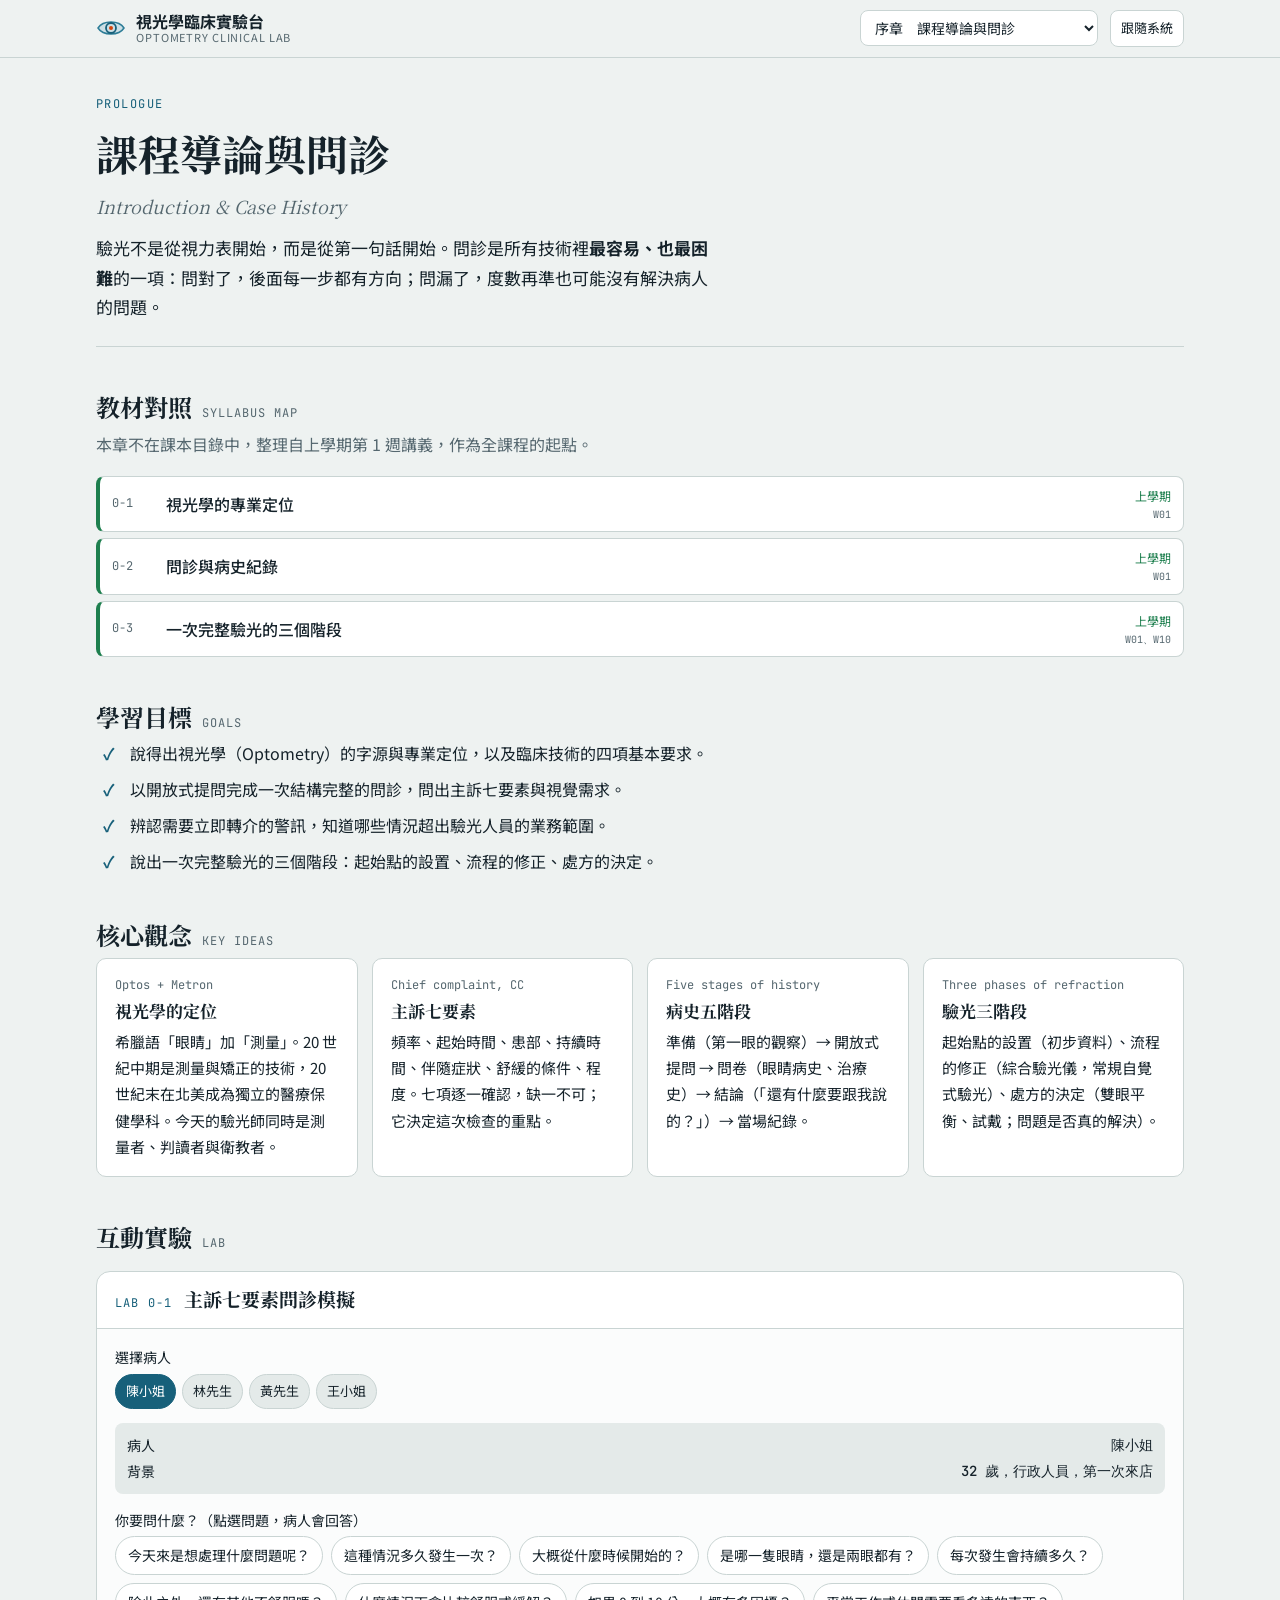
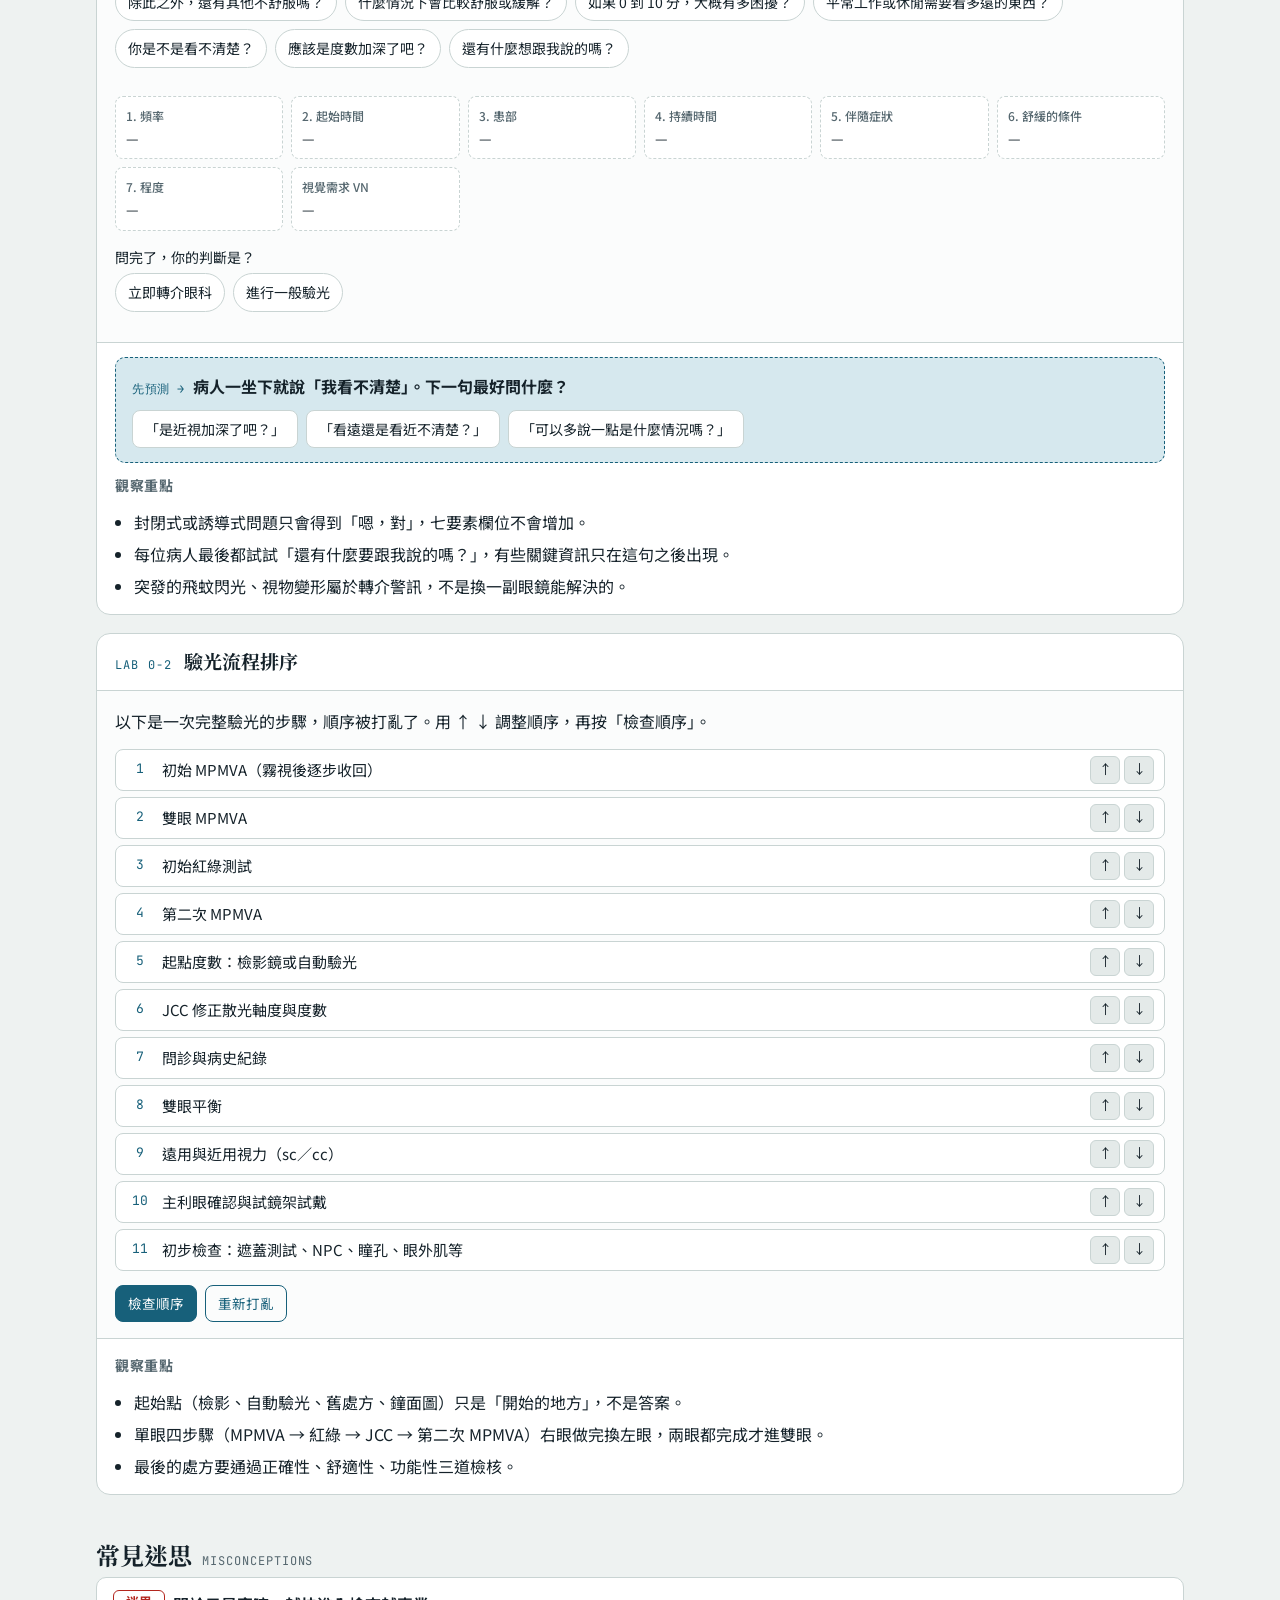
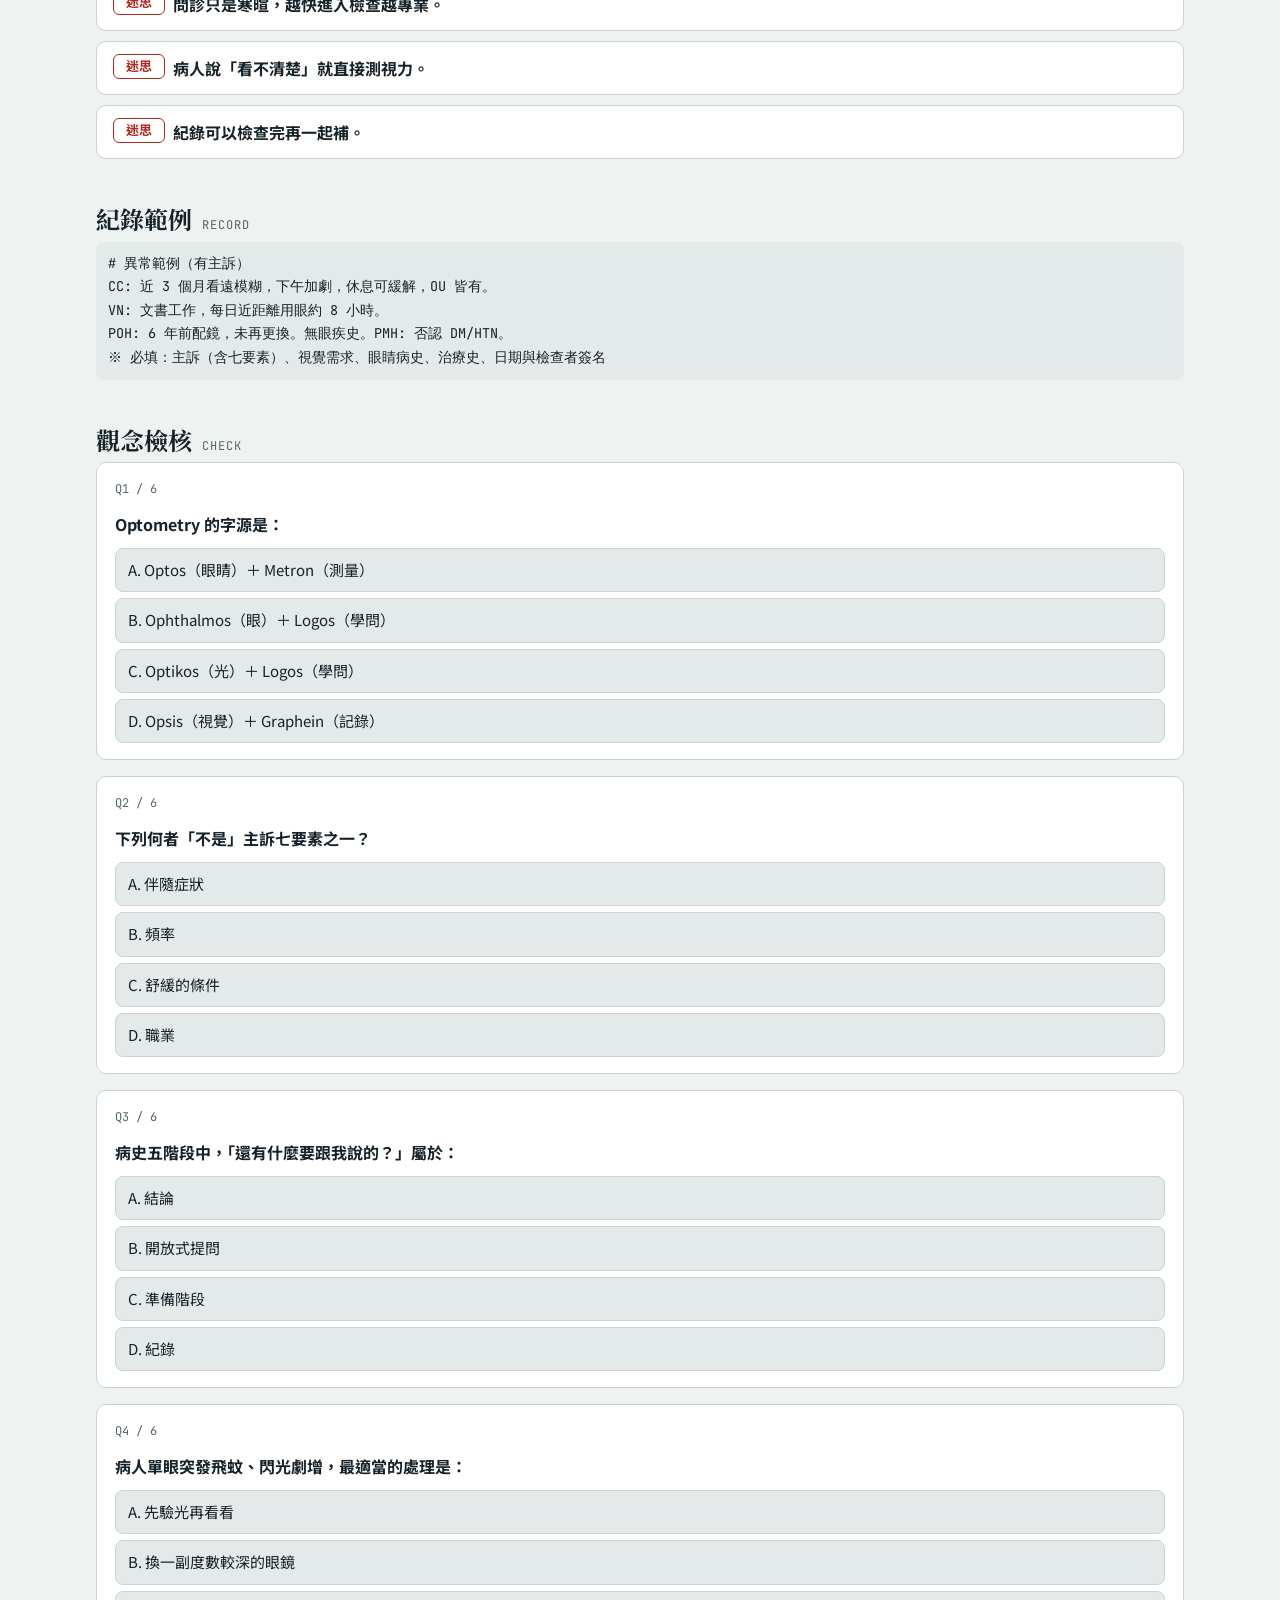
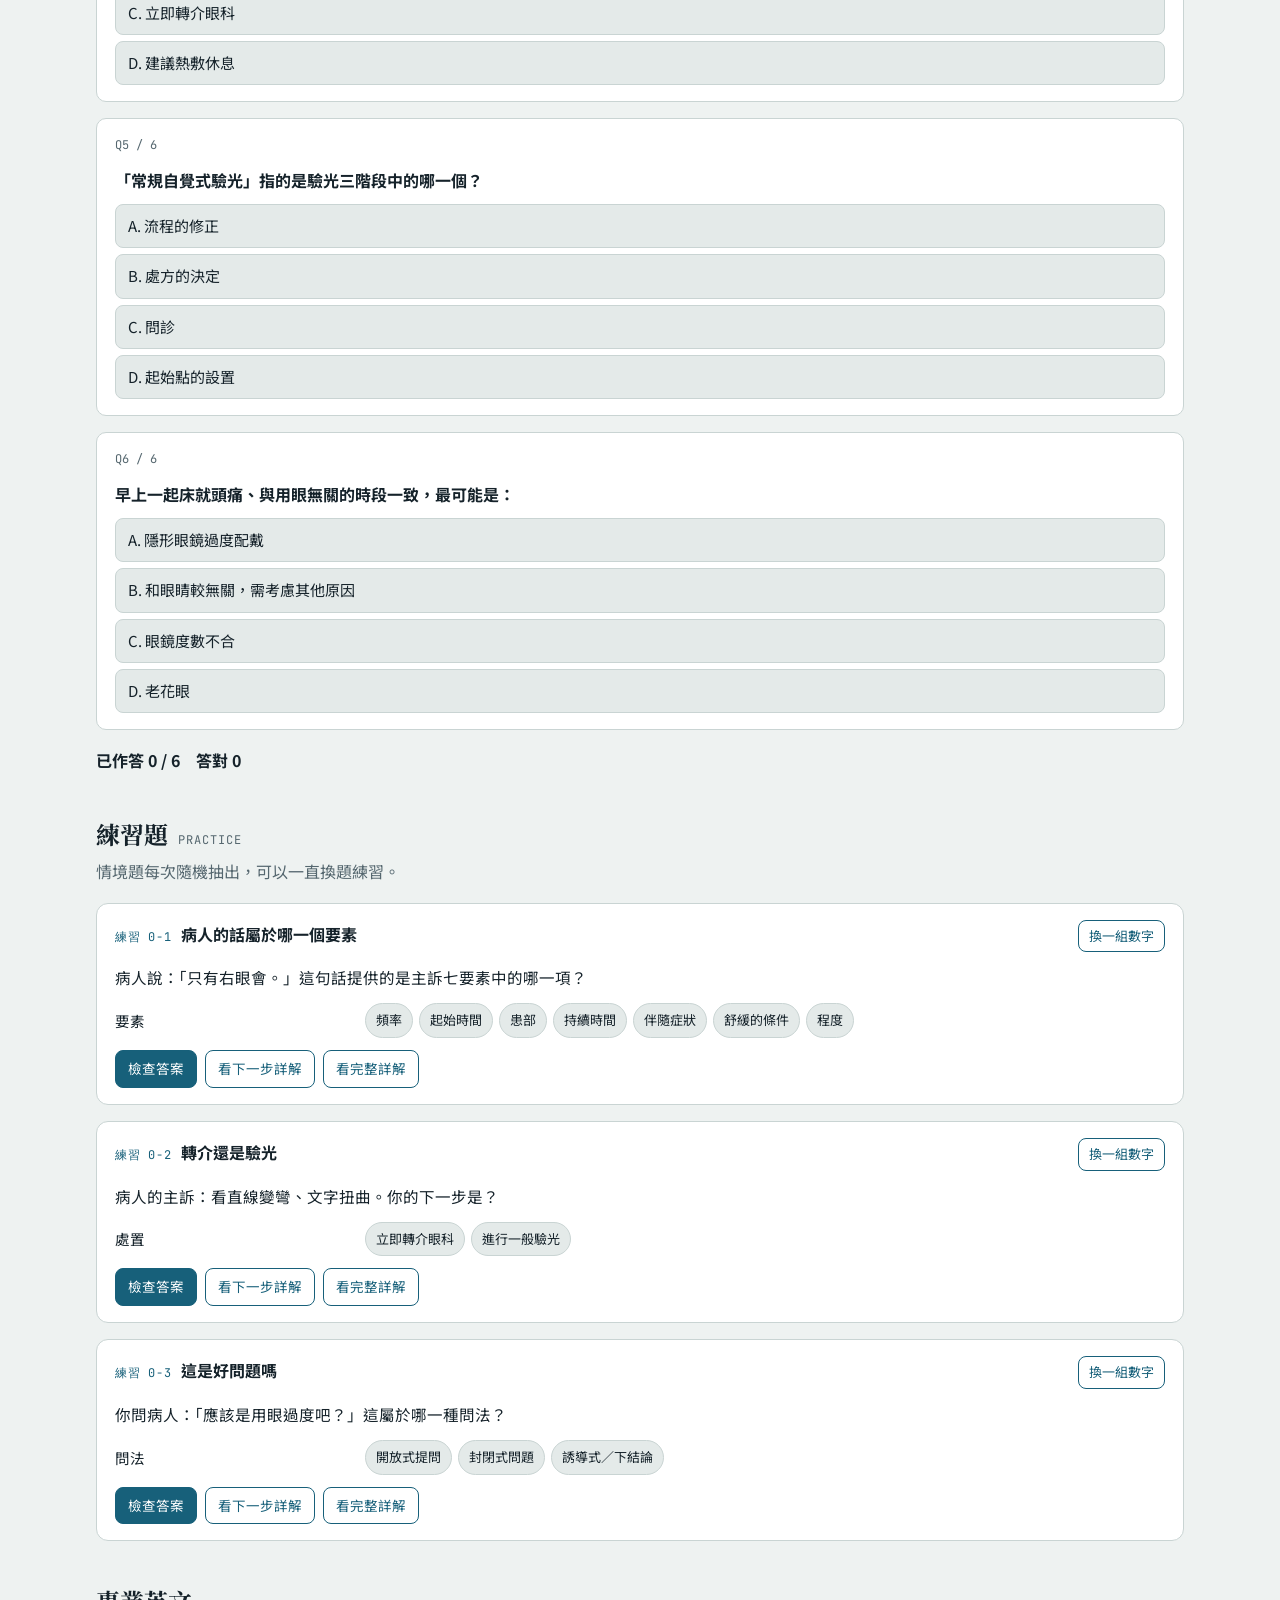
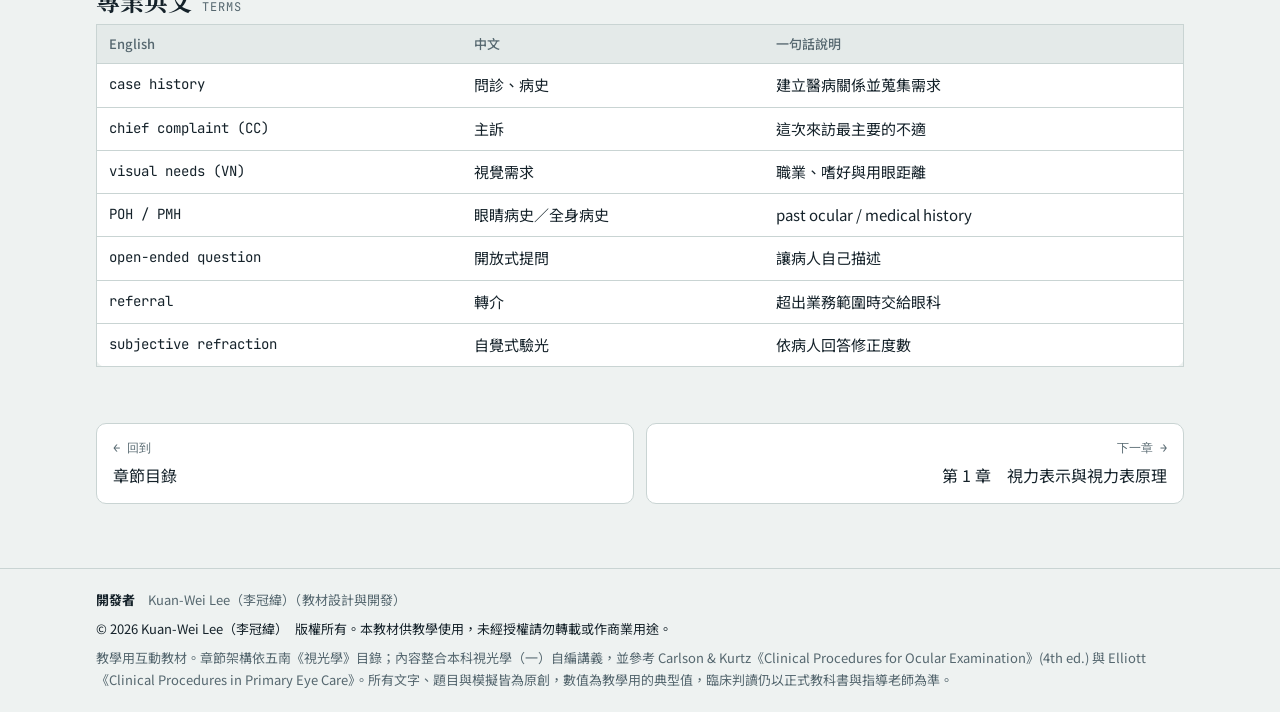
==== ch00.html @ 349af15a "Add files via upload" ====
<!doctype html>
<html lang="zh-Hant">
<head>
<meta charset="utf-8">
<meta name="viewport" content="width=device-width, initial-scale=1, viewport-fit=cover">
<title>序章 課程導論與問診｜視光學臨床實驗台</title>
<link rel="preconnect" href="https://fonts.googleapis.com">
<link rel="stylesheet" href="https://fonts.googleapis.com/css2?family=JetBrains+Mono:wght@400;500&family=Noto+Sans+TC:wght@400;500;700&family=Noto+Serif+TC:wght@600;700&display=swap">
<link rel="stylesheet" href="assets/style.css">
</head>
<body data-chapter="ch00">
<header id="topbar"></header>
<main class="wrap">
  <div class="chapter-head">
    <div class="eyebrow">Prologue</div>
    <h1>課程導論與問診</h1>
    <div class="en">Introduction &amp; Case History</div>
    <p class="lede">驗光不是從視力表開始，而是從第一句話開始。問診是所有技術裡<b>最容易、也最困難</b>的一項：問對了，後面每一步都有方向；問漏了，度數再準也可能沒有解決病人的問題。</p>
  </div>

  <section class="block">
    <h2>教材對照 <span class="tag">SYLLABUS MAP</span></h2>
    <p class="sub">本章不在課本目錄中，整理自上學期第 1 週講義，作為全課程的起點。</p>
    <div id="secmap"></div>
  </section>

  <section class="block">
    <h2>學習目標 <span class="tag">GOALS</span></h2>
    <ul class="goals">
      <li>說得出視光學（Optometry）的字源與專業定位，以及臨床技術的四項基本要求。</li>
      <li>以開放式提問完成一次結構完整的問診，問出主訴七要素與視覺需求。</li>
      <li>辨認需要立即轉介的警訊，知道哪些情況超出驗光人員的業務範圍。</li>
      <li>說出一次完整驗光的三個階段：起始點的設置、流程的修正、處方的決定。</li>
    </ul>
  </section>

  <section class="block">
    <h2>核心觀念 <span class="tag">KEY IDEAS</span></h2>
    <div class="concepts">
      <div class="concept"><span class="en-term">Optos + Metron</span><h3>視光學的定位</h3><p>希臘語「眼睛」加「測量」。20 世紀中期是測量與矯正的技術，20 世紀末在北美成為獨立的醫療保健學科。今天的驗光師同時是測量者、判讀者與衛教者。</p></div>
      <div class="concept"><span class="en-term">Chief complaint, CC</span><h3>主訴七要素</h3><p>頻率、起始時間、患部、持續時間、伴隨症狀、舒緩的條件、程度。七項逐一確認，缺一不可；它決定這次檢查的重點。</p></div>
      <div class="concept"><span class="en-term">Five stages of history</span><h3>病史五階段</h3><p>準備（第一眼的觀察）→ 開放式提問 → 問卷（眼睛病史、治療史）→ 結論（「還有什麼要跟我說的？」）→ 當場紀錄。</p></div>
      <div class="concept"><span class="en-term">Three phases of refraction</span><h3>驗光三階段</h3><p>起始點的設置（初步資料）、流程的修正（綜合驗光儀，常規自覺式驗光）、處方的決定（雙眼平衡、試戴；問題是否真的解決）。</p></div>
    </div>
  </section>

  <section class="block">
    <h2>互動實驗 <span class="tag">LAB</span></h2>

    <div class="lab">
      <div class="lab-head"><span class="lab-no">LAB 0-1</span><h3>主訴七要素問診模擬</h3></div>
      <div class="sim">
        <div class="ctrl"><label>選擇病人</label><div class="seg" id="h-case"></div></div>
        <div class="readout" id="h-who"></div>
        <div class="ctrl"><label>你要問什麼？（點選問題，病人會回答）</label><div class="chips" id="h-qs"></div></div>
        <div class="dialog" id="h-dialog"></div>
        <div class="slots" id="h-slots"></div>
        <div class="ctrl"><label>問完了，你的判斷是？</label><div class="chips" id="h-dec"><button class="chip" data-v="ref" type="button">立即轉介眼科</button><button class="chip" data-v="rx" type="button">進行一般驗光</button></div></div>
        <div class="verdict" id="h-verdict"></div>
        <div class="rec" id="h-rec" hidden></div>
      </div>
      <div class="observe">
        <div class="predict" data-answer="2">
          <p class="q">病人一坐下就說「我看不清楚」。下一句最好問什麼？</p>
          <div class="opts"><button>「是近視加深了吧？」</button><button>「看遠還是看近不清楚？」</button><button>「可以多說一點是什麼情況嗎？」</button></div>
          <p class="why">先用開放式提問讓病人自己描述，才不會把主訴壓縮成「是／否」。「看遠還是看近」雖然有用，但它是封閉式選項，適合在病人說完之後再補問；「近視加深了吧」則是邊問邊下結論。</p>
        </div>
        <h4>觀察重點</h4><ul>
          <li>封閉式或誘導式問題只會得到「嗯，對」，七要素欄位不會增加。</li>
          <li>每位病人最後都試試「還有什麼要跟我說的嗎？」，有些關鍵資訊只在這句之後出現。</li>
          <li>突發的飛蚊閃光、視物變形屬於轉介警訊，不是換一副眼鏡能解決的。</li>
        </ul>
      </div>
    </div>

    <div class="lab">
      <div class="lab-head"><span class="lab-no">LAB 0-2</span><h3>驗光流程排序</h3></div>
      <div class="sim">
        <p>以下是一次完整驗光的步驟，順序被打亂了。用 ↑ ↓ 調整順序，再按「檢查順序」。</p>
        <ol class="order-list" id="o-list"></ol>
        <div class="prob-actions"><button class="btn" id="o-check" type="button">檢查順序</button><button class="btn ghost" id="o-shuffle" type="button">重新打亂</button><span id="o-res"></span></div>
      </div>
      <div class="observe"><h4>觀察重點</h4><ul>
        <li>起始點（檢影、自動驗光、舊處方、鐘面圖）只是「開始的地方」，不是答案。</li>
        <li>單眼四步驟（MPMVA → 紅綠 → JCC → 第二次 MPMVA）右眼做完換左眼，兩眼都完成才進雙眼。</li>
        <li>最後的處方要通過正確性、舒適性、功能性三道檢核。</li>
      </ul></div>
    </div>
  </section>

  <section class="block">
    <h2>常見迷思 <span class="tag">MISCONCEPTIONS</span></h2>
    <div class="myths">
      <details class="myth"><summary>問診只是寒暄，越快進入檢查越專業。</summary><div class="fix">問診的目的是建立醫病關係並蒐集所有可能的需求。沒問職業與用眼距離，度數再準，生活場景也可能不合用。</div></details>
      <details class="myth"><summary>病人說「看不清楚」就直接測視力。</summary><div class="fix">先問頻率與起始時間才能判斷急性或慢性。急性視力下降合併紅、腫、熱、痛是轉介警訊。</div></details>
      <details class="myth"><summary>紀錄可以檢查完再一起補。</summary><div class="fix">事後補寫會讓細節失真，也不符合病歷即時性。問診要當場寫下。</div></details>
    </div>
  </section>

  <section class="block">
    <h2>紀錄範例 <span class="tag">RECORD</span></h2>
    <div class="rec"># 異常範例（有主訴）
CC: 近 3 個月看遠模糊，下午加劇，休息可緩解，OU 皆有。
VN: 文書工作，每日近距離用眼約 8 小時。
POH: 6 年前配鏡，未再更換。無眼疾史。PMH: 否認 DM/HTN。
※ 必填：主訴（含七要素）、視覺需求、眼睛病史、治療史、日期與檢查者簽名</div>
  </section>

  <section class="block">
    <h2>觀念檢核 <span class="tag">CHECK</span></h2>
    <div id="quiz"></div>
  </section>

  <section class="block">
    <h2>練習題 <span class="tag">PRACTICE</span></h2>
    <p class="sub">情境題每次隨機抽出，可以一直換題練習。</p>
    <div id="practice"></div>
  </section>

  <section class="block">
    <h2>專業英文 <span class="tag">TERMS</span></h2>
    <div class="terms-wrap"><table class="terms">
      <tr><th>English</th><th>中文</th><th>一句話說明</th></tr>
      <tr><td>case history</td><td>問診、病史</td><td>建立醫病關係並蒐集需求</td></tr>
      <tr><td>chief complaint (CC)</td><td>主訴</td><td>這次來訪最主要的不適</td></tr>
      <tr><td>visual needs (VN)</td><td>視覺需求</td><td>職業、嗜好與用眼距離</td></tr>
      <tr><td>POH / PMH</td><td>眼睛病史／全身病史</td><td>past ocular / medical history</td></tr>
      <tr><td>open-ended question</td><td>開放式提問</td><td>讓病人自己描述</td></tr>
      <tr><td>referral</td><td>轉介</td><td>超出業務範圍時交給眼科</td></tr>
      <tr><td>subjective refraction</td><td>自覺式驗光</td><td>依病人回答修正度數</td></tr>
    </table></div>
  </section>

  <nav id="pager"></nav>
</main>
<footer id="footer"></footer>
<script src="assets/config.js"></script>
<script src="assets/core.js"></script>
<script src="assets/practice.js"></script>
<script src="assets/problems/ch00.js"></script>
<script>document.addEventListener("DOMContentLoaded", () => { OBPractice.mount("practice", "ch00"); OL.sectionMap("secmap", "ch00"); });</script>
<script>
(function () {
  const { seg, quiz } = OL;
  const EL = ["頻率", "起始時間", "患部", "持續時間", "伴隨症狀", "舒緩的條件", "程度"];
  /* 問題：k 為對應的七要素索引；vn 為視覺需求；open 為開場；end 為結論；bad 為封閉／誘導式 */
  const QS = [
    { id: "open", t: "今天來是想處理什麼問題呢？" },
    { id: 0, t: "這種情況多久發生一次？" },
    { id: 1, t: "大概從什麼時候開始的？" },
    { id: 2, t: "是哪一隻眼睛，還是兩眼都有？" },
    { id: 3, t: "每次發生會持續多久？" },
    { id: 4, t: "除此之外，還有其他不舒服嗎？" },
    { id: 5, t: "什麼情況下會比較舒服或緩解？" },
    { id: 6, t: "如果 0 到 10 分，大概有多困擾？" },
    { id: "vn", t: "平常工作或休閒需要看多遠的東西？" },
    { id: "bad1", t: "你是不是看不清楚？", bad: "封閉式問題：病人只能回答是或否，主訴被壓縮。" },
    { id: "bad2", t: "應該是度數加深了吧？", bad: "邊問邊下結論：病人感覺被打斷，後面的資訊就不說了。" },
    { id: "end", t: "還有什麼想跟我說的嗎？" },
  ];
  const CASES = [
    { name: "陳小姐", who: "32 歲，行政人員，第一次來店", ref: false, dx: "可能為屈光不正（近視或散光加深），安排完整驗光。",
      open: "最近看電腦旁邊的白板和開車看路牌都有點糊。",
      a: ["幾乎每天都會，尤其是傍晚。", "大概三個月前開始。", "兩眼都有。", "看一陣子就一直糊，閉眼休息一下會好一點。", "下午偶爾會有點頭痛、眼睛痠。", "休息、閉眼一下會比較好。", "大概 5 分，不至於影響工作。"],
      vn: "每天電腦 8 小時左右，下班要開車。", end: "喔對，我現在的眼鏡是六年前配的。" },
    { name: "林先生", who: "58 歲，退休教師，自覺「眼前很多蚊子」", ref: true, dx: "突發大量飛蚊、閃光合併視野黑影：疑似視網膜裂孔或剝離，立即轉介眼科。",
      open: "右眼前面突然很多小黑點在飄，還會一閃一閃。",
      a: ["一直都在，沒有停過。", "前天晚上突然開始的。", "只有右眼。", "從前天到現在都沒消失。", "右眼下方好像有一片黑影擋著。", "沒有什麼情況會變好。", "很困擾，大概 8 分。"],
      vn: "平常看書、種花。", end: "我有高度近視，大概一千度。" },
    { name: "黃先生", who: "45 歲，會計師", ref: false, dx: "近距離模糊、拿遠較清楚，符合老花初期；安排驗光並評估加入度。",
      open: "看帳本、手機的小字越來越吃力。",
      a: ["每天看近的時候都會。", "大概半年前開始注意到。", "兩眼都一樣。", "看久了一直都模糊，要拿遠一點。", "看完會覺得眼睛痠、有點想睡。", "把東西拿遠一點、燈開亮一點會好一點。", "大概 6 分，工作上很不方便。"],
      vn: "每天看報表與電腦，距離大約 40 到 60 公分。", end: "最近報稅季，每天加班到很晚。" },
    { name: "王小姐", who: "26 歲，設計師", ref: true, dx: "單眼直線變彎合併中心暗點：疑似黃斑部病變，立即轉介眼科。",
      open: "左眼看東西怪怪的，門框看起來是彎的。",
      a: ["一直都是這樣。", "大概一週前。", "只有左眼，遮住左眼就正常。", "一直存在，沒有消失過。", "左眼正中間好像有一小塊灰灰的。", "沒有，怎麼做都一樣。", "大概 7 分，畫圖很困擾。"],
      vn: "每天電腦繪圖 10 小時以上。", end: "我是高度近視，前陣子工作壓力很大。" },
  ];

  let cur = 0, asked = new Set(), badN = 0, filled = [], decided = null;
  const caseBox = document.getElementById("h-case");
  caseBox.innerHTML = CASES.map((c, i) => `<button data-v="${i}" ${i === 0 ? 'aria-pressed="true"' : ""}>${c.name}</button>`).join("");
  seg("h-case", (v) => { cur = +v; reset(); });
  const qBox = document.getElementById("h-qs"), dlg = document.getElementById("h-dialog"), slots = document.getElementById("h-slots");
  qBox.innerHTML = QS.map((q, i) => `<button class="chip" type="button" data-i="${i}">${q.t}</button>`).join("");
  qBox.querySelectorAll(".chip").forEach((b) => b.addEventListener("click", () => ask(+b.dataset.i, b)));
  document.querySelectorAll("#h-dec .chip").forEach((b) => b.addEventListener("click", () => decide(b.dataset.v, b)));

  function reset() {
    asked = new Set(); badN = 0; filled = EL.map(() => null); decided = null;
    dlg.innerHTML = ""; document.getElementById("h-verdict").innerHTML = ""; document.getElementById("h-rec").hidden = true;
    qBox.querySelectorAll(".chip").forEach((b) => { b.disabled = false; b.classList.remove("ok", "bad"); });
    document.querySelectorAll("#h-dec .chip").forEach((b) => b.classList.remove("ok", "bad"));
    document.getElementById("h-who").innerHTML = `<div class="row"><span>病人</span><b>${CASES[cur].name}</b></div><div class="row"><span>背景</span><b>${CASES[cur].who}</b></div>`;
    drawSlots();
  }
  function drawSlots() {
    slots.innerHTML = EL.map((e, i) => `<div class="slot${filled[i] ? " filled" : ""}"><b>${i + 1}. ${e}</b>${filled[i] || "—"}</div>`).join("") +
      `<div class="slot${filled.vn ? " filled" : ""}"><b>視覺需求 VN</b>${filled.vn || "—"}</div>`;
  }
  function bubble(t, me, note) { const d = document.createElement("div"); d.className = "bubble" + (me ? " me" : ""); d.innerHTML = (note ? `<small>${note}</small>` : "") + t; dlg.appendChild(d); }
  function ask(i, btn) {
    const q = QS[i], c = CASES[cur];
    if (asked.has(i)) return; asked.add(i); btn.disabled = true;
    bubble(q.t, true, "你");
    let ans;
    if (q.bad) { badN++; btn.classList.add("bad"); ans = "嗯……對吧。"; bubble(ans, false, c.name); bubble(q.bad, false, "提醒"); return; }
    if (q.id === "open") ans = c.open;
    else if (q.id === "vn") { ans = c.vn; filled.vn = c.vn; }
    else if (q.id === "end") ans = c.end;
    else { ans = c.a[q.id]; filled[q.id] = c.a[q.id]; }
    btn.classList.add("ok");
    bubble(ans, false, c.name);
    drawSlots();
  }
  function decide(v, btn) {
    const c = CASES[cur], right = (v === "ref") === c.ref;
    document.querySelectorAll("#h-dec .chip").forEach((b) => b.classList.remove("ok", "bad"));
    btn.classList.add(right ? "ok" : "bad");
    const n = filled.filter(Boolean).length;
    const v2 = document.getElementById("h-verdict");
    v2.innerHTML = `${right ? '<span class="pill ok">判斷正確</span>' : '<span class="pill bad">再想想</span>'} ${c.dx}<br><span style="font-weight:400">七要素問到 ${n} / 7 項${filled.vn ? "，有問視覺需求" : "，還沒問視覺需求"}${asked.has(QS.findIndex((q) => q.id === "end")) ? "" : "，還沒問「還有什麼想跟我說的嗎？」"}${badN ? `；用了 ${badN} 個封閉或誘導式問題` : ""}。</span>`;
    const rec = document.getElementById("h-rec");
    rec.hidden = false;
    rec.textContent = `CC: ${c.open}\n    頻率：${filled[0] || "未問"}／起始：${filled[1] || "未問"}／患部：${filled[2] || "未問"}\n    持續：${filled[3] || "未問"}／伴隨：${filled[4] || "未問"}\n    舒緩：${filled[5] || "未問"}／程度：${filled[6] || "未問"}\nVN: ${filled.vn || "未問"}\nPlan: ${c.ref ? "立即轉介眼科" : "完整驗光"}`;
  }
  reset();

  /* ---------- LAB 0-2 排序 ---------- */
  const STEPS = [
    ["問診與病史紀錄", "起始點的設置"], ["遠用與近用視力（sc／cc）", "起始點的設置"], ["初步檢查：遮蓋測試、NPC、瞳孔、眼外肌等", "起始點的設置"],
    ["起點度數：檢影鏡或自動驗光", "起始點的設置"], ["初始 MPMVA（霧視後逐步收回）", "流程的修正"], ["初始紅綠測試", "流程的修正"],
    ["JCC 修正散光軸度與度數", "流程的修正"], ["第二次 MPMVA", "流程的修正"], ["雙眼平衡", "處方的決定"],
    ["雙眼 MPMVA", "處方的決定"], ["主利眼確認與試鏡架試戴", "處方的決定"],
  ];
  const ol = document.getElementById("o-list");
  let order = [];
  function shuffle() { order = STEPS.map((_, i) => i); for (let i = order.length - 1; i > 0; i--) { const j = Math.floor(Math.random() * (i + 1)); [order[i], order[j]] = [order[j], order[i]]; } draw(); document.getElementById("o-res").innerHTML = ""; }
  function draw(mark) {
    ol.innerHTML = order.map((k, i) => `<li class="${mark ? (k === i ? "ok" : "bad") : ""}"><span>${STEPS[k][0]}${mark ? `<small style="display:block;color:var(--muted);font-size:12px">${STEPS[k][1]}</small>` : ""}</span><span class="mv"><button type="button" data-i="${i}" data-d="-1" aria-label="上移">↑</button><button type="button" data-i="${i}" data-d="1" aria-label="下移">↓</button></span></li>`).join("");
    ol.querySelectorAll("button").forEach((b) => b.addEventListener("click", () => {
      const i = +b.dataset.i, j = i + +b.dataset.d; if (j < 0 || j >= order.length) return;
      [order[i], order[j]] = [order[j], order[i]]; draw();
    }));
  }
  document.getElementById("o-shuffle").onclick = shuffle;
  document.getElementById("o-check").onclick = () => {
    const ok = order.filter((k, i) => k === i).length;
    draw(true);
    document.getElementById("o-res").innerHTML = ok === STEPS.length ? '<span class="pill ok">完全正確</span> 灰字是每一步所屬的驗光階段。' : `<span class="pill warn">${ok} / ${STEPS.length} 個位置正確</span> 紅框的步驟位置不對。`;
  };
  shuffle();

  quiz("quiz", "ch00", [
    { q: "Optometry 的字源是：", opts: ["Optos（眼睛）＋ Metron（測量）", "Optikos（光）＋ Logos（學問）", "Ophthalmos（眼）＋ Logos（學問）", "Opsis（視覺）＋ Graphein（記錄）"], a: 0, exp: "希臘語 Optos 是眼睛，Metron 是測量。" },
    { q: "下列何者「不是」主訴七要素之一？", opts: ["頻率", "舒緩的條件", "職業", "伴隨症狀"], a: 2, exp: "職業屬於視覺需求（VN），不是主訴七要素。七要素是頻率、起始時間、患部、持續時間、伴隨症狀、舒緩的條件、程度。" },
    { q: "病史五階段中，「還有什麼要跟我說的？」屬於：", opts: ["準備階段", "開放式提問", "結論", "紀錄"], a: 2, exp: "結論階段替沒問到的事留一個出口，關鍵主訴常在這句之後出現。" },
    { q: "病人單眼突發飛蚊、閃光劇增，最適當的處理是：", opts: ["先驗光再看看", "換一副度數較深的眼鏡", "立即轉介眼科", "建議熱敷休息"], a: 2, exp: "疑似視網膜裂孔或剝離，超出驗光人員業務範圍，應立即轉介。" },
    { q: "「常規自覺式驗光」指的是驗光三階段中的哪一個？", opts: ["起始點的設置", "流程的修正", "處方的決定", "問診"], a: 1, exp: "流程的修正透過綜合驗光儀或鏡片組進行，極度仰賴受測者反應，所以稱為常規自覺式驗光。" },
    { q: "早上一起床就頭痛、與用眼無關的時段一致，最可能是：", opts: ["眼鏡度數不合", "和眼睛較無關，需考慮其他原因", "老花眼", "隱形眼鏡過度配戴"], a: 1, exp: "講義提到一早起床的頭痛通常和眼睛無關；下午才加劇的頭痛才要考慮眼鏡不合。" },
  ]);
})();
</script>
</body>
</html>
---- assets/style.css ----
/* 視光學臨床實驗台 — 共用樣式（沿用「視光光學實驗台」）
   Layout concept: 一張光學實驗台。頂部導覽列 + 單欄閱讀區；互動實驗為「畫布 + 控制面板」雙欄，手機時上下堆疊。 */
:root {
  --bg: #eef2f1;          /* 實驗台淺灰綠 */
  --surface: #ffffff;
  --surface-2: #e4eae9;
  --ink: #15222a;
  --muted: #55676f;
  --line: #c9d4d3;
  --accent: #17607a;      /* 鏡片玻璃藍綠 */
  --accent-soft: #d6e8ee;
  --ray: #d4450c;         /* 光線：雷射橘紅 */
  --ray-2: #1d7f4e;
  --ray-3: #6a46c9;
  --virtual: #d4450c;
  --glass: rgba(80, 160, 190, 0.22);
  --glass-edge: #2d7d97;
  --canvas: #fbfcfc;
  --grid: #e3e9e9;
  --ok: #1d7f4e;
  --warn: #b25e00;
  --bad: #b3261e;
  --retina: #b3261e;
  --font-display: "Noto Serif TC", "Songti TC", "PMingLiU", serif;
  --font-body: "Noto Sans TC", "PingFang TC", "Microsoft JhengHei", system-ui, sans-serif;
  --font-mono: "JetBrains Mono", "SFMono-Regular", Consolas, monospace;
  --radius: 10px;
}
@media (prefers-color-scheme: dark) {
  :root:not([data-theme="light"]) {
    --bg: #0f1719; --surface: #162125; --surface-2: #1c2a2f; --ink: #e2eaec; --muted: #93a6ad;
    --line: #2b3b40; --accent: #5cb3d0; --accent-soft: #1d3a45; --ray: #ff8048; --ray-2: #4fd08f;
    --ray-3: #a993ff; --virtual: #ff8048; --glass: rgba(92, 179, 208, 0.20); --glass-edge: #6fc3dd;
    --canvas: #111b1e; --grid: #1c292d; --ok: #4fd08f; --warn: #f0a447; --bad: #ff6b60; --retina: #ff6b60;
    color-scheme: dark;
  }
}
:root[data-theme="dark"] {
  --bg: #0f1719; --surface: #162125; --surface-2: #1c2a2f; --ink: #e2eaec; --muted: #93a6ad;
  --line: #2b3b40; --accent: #5cb3d0; --accent-soft: #1d3a45; --ray: #ff8048; --ray-2: #4fd08f;
  --ray-3: #a993ff; --virtual: #ff8048; --glass: rgba(92, 179, 208, 0.20); --glass-edge: #6fc3dd;
  --canvas: #111b1e; --grid: #1c292d; --ok: #4fd08f; --warn: #f0a447; --bad: #ff6b60; --retina: #ff6b60;
  color-scheme: dark;
}

* { box-sizing: border-box; }
[hidden] { display: none !important; }
html { -webkit-text-size-adjust: 100%; }
body {
  margin: 0; background: var(--bg); color: var(--ink);
  font-family: var(--font-body); font-size: 16px; line-height: 1.75;
}
a { color: var(--accent); }
h1, h2, h3 { font-family: var(--font-display); line-height: 1.35; text-wrap: balance; margin: 0; }
p { margin: 0; }
code, .mono { font-family: var(--font-mono); font-size: 0.92em; }
:focus-visible { outline: 2px solid var(--accent); outline-offset: 2px; }

/* ---------- 導覽列 ---------- */
.topbar {
  position: sticky; top: env(safe-area-inset-top, 0px); z-index: 20;
  background: color-mix(in srgb, var(--bg) 88%, transparent);
  backdrop-filter: blur(8px); border-bottom: 1px solid var(--line);
}
.topbar-inner {
  max-width: 1120px; margin: 0 auto; padding: 10px 16px;
  display: flex; align-items: center; gap: 12px; flex-wrap: wrap;
}
.brand { display: flex; align-items: center; gap: 10px; text-decoration: none; color: var(--ink); font-weight: 700; }
.brand svg { flex: none; }
.brand small { display: block; font-weight: 400; color: var(--muted); font-size: 11px; letter-spacing: 0.08em; line-height: 1.2; }
.brand span { line-height: 1.2; }
.topbar .spacer { flex: 1; }
.chapter-select {
  font: inherit; font-size: 14px; padding: 6px 10px; border-radius: 8px;
  border: 1px solid var(--line); background: var(--surface); color: var(--ink); max-width: 100%;
}
.theme-btn {
  font: inherit; font-size: 13px; padding: 6px 10px; border-radius: 8px; cursor: pointer;
  border: 1px solid var(--line); background: var(--surface); color: var(--ink);
}

/* ---------- 版面 ---------- */
.wrap { max-width: 1120px; margin: 0 auto; padding-inline: 16px; padding-block: 28px 64px; }
.chapter-head { display: grid; gap: 10px; padding-block: 8px 24px; border-bottom: 1px solid var(--line); margin-bottom: 28px; }
.eyebrow { font-family: var(--font-mono); font-size: 12px; letter-spacing: 0.12em; text-transform: uppercase; color: var(--accent); }
.chapter-head h1 { font-size: clamp(28px, 4.4vw, 42px); }
.chapter-head .en { font-family: var(--font-display); color: var(--muted); font-size: 18px; font-style: italic; }
.lede { max-width: 68ch; color: var(--ink); font-size: 17px; }

section.block { margin-block: 44px; }
section.block > h2 { font-size: 24px; margin-bottom: 6px; display: flex; gap: 10px; align-items: baseline; flex-wrap: wrap; }
section.block > h2 .tag { font-family: var(--font-mono); font-size: 12px; color: var(--muted); font-weight: 400; letter-spacing: 0.08em; }
section.block > .sub { color: var(--muted); margin-bottom: 18px; max-width: 70ch; }

.goals { display: grid; gap: 8px; margin: 0; padding: 0; list-style: none; }
.goals li { display: grid; grid-template-columns: 26px 1fr; gap: 8px; align-items: start; }
.goals li::before { content: "✓"; color: var(--accent); font-weight: 700; text-align: center; }

/* 核心觀念 */
.concepts { display: grid; grid-template-columns: repeat(auto-fit, minmax(240px, 1fr)); gap: 14px; }
.concept { background: var(--surface); border: 1px solid var(--line); border-radius: var(--radius); padding: 16px 18px; min-width: 0; }
.concept h3 { font-size: 17px; margin-bottom: 6px; }
.concept p { color: var(--ink); font-size: 15px; }
.concept .en-term { font-family: var(--font-mono); font-size: 12px; color: var(--muted); display: block; margin-bottom: 4px; }

/* ---------- 互動實驗 ---------- */
.lab { background: var(--surface); border: 1px solid var(--line); border-radius: 14px; overflow: hidden; margin-top: 18px; }
.lab-head { padding: 14px 18px; border-bottom: 1px solid var(--line); display: flex; gap: 12px; align-items: baseline; flex-wrap: wrap; }
.lab-head h3 { font-size: 19px; }
.lab-head .lab-no { font-family: var(--font-mono); font-size: 12px; color: var(--accent); letter-spacing: 0.1em; }
.lab-body { display: grid; grid-template-columns: minmax(0, 1fr) 300px; }
.lab-stage { min-width: 0; background: var(--canvas); border-right: 1px solid var(--line); position: relative; display: flex; flex-direction: column; justify-content: center; padding-block: 26px 4px; }
.lab-stage canvas { display: block; width: 100%; touch-action: none; }
.lab-stage .hint { position: absolute; right: 10px; top: 5px; font-size: 12px; color: var(--muted); pointer-events: none; background: color-mix(in srgb, var(--canvas) 80%, transparent); padding: 0 6px; border-radius: 4px; }
.lab-panel { padding: 16px 18px; display: grid; gap: 14px; align-content: start; min-width: 0; }
@media (max-width: 860px) {
  .lab-body { grid-template-columns: 1fr; }
  .lab-stage { border-right: 0; border-bottom: 1px solid var(--line); }
}
.ctrl { display: grid; gap: 4px; }
.ctrl label { font-size: 14px; display: flex; justify-content: space-between; gap: 8px; }
.ctrl label output { font-family: var(--font-mono); font-size: 13px; color: var(--accent); white-space: nowrap; font-variant-numeric: tabular-nums; }
.ctrl input[type=range] { width: 100%; accent-color: var(--accent); }
.seg { display: flex; flex-wrap: wrap; gap: 6px; }
.seg button {
  font: inherit; font-size: 13px; padding: 5px 10px; border-radius: 999px; cursor: pointer;
  border: 1px solid var(--line); background: var(--surface-2); color: var(--ink);
}
.seg button[aria-pressed="true"] { background: var(--accent); color: var(--surface); border-color: var(--accent); }
.btn {
  font: inherit; font-size: 14px; padding: 7px 14px; border-radius: 8px; cursor: pointer;
  border: 1px solid var(--accent); background: var(--accent); color: var(--surface);
}
.btn.ghost { background: transparent; color: var(--accent); }
.check { display: flex; gap: 8px; align-items: center; font-size: 14px; }
.ctrl label.check { justify-content: flex-start; }
.check input { accent-color: var(--accent); }

.readout { display: grid; gap: 2px; background: var(--surface-2); border-radius: 8px; padding: 10px 12px; font-size: 14px; }
.readout .row { display: flex; justify-content: space-between; gap: 8px; }
.readout .row b { font-family: var(--font-mono); font-weight: 500; font-variant-numeric: tabular-nums; text-align: right; }
.verdict { font-weight: 700; font-size: 15px; }
.pill { display: inline-block; padding: 1px 9px; border-radius: 999px; font-size: 12px; font-weight: 700; border: 1px solid currentColor; }
.pill.ok { color: var(--ok); } .pill.warn { color: var(--warn); } .pill.bad { color: var(--bad); } .pill.info { color: var(--accent); }

.observe { padding: 14px 18px; border-top: 1px solid var(--line); display: grid; gap: 10px; }
.observe h4 { margin: 0; font-size: 14px; color: var(--muted); letter-spacing: 0.05em; }
.observe ul { margin: 0; padding-left: 1.2em; display: grid; gap: 4px; }

/* 預測題 */
.predict { border: 1px dashed var(--accent); border-radius: var(--radius); padding: 14px 16px; background: var(--accent-soft); display: grid; gap: 10px; }
.predict .q { font-weight: 700; }
.predict .q::before { content: "先預測 → "; color: var(--accent); font-family: var(--font-mono); font-size: 12px; font-weight: 400; letter-spacing: 0.05em; }
.predict .opts { display: flex; flex-wrap: wrap; gap: 8px; }
.predict .opts button {
  font: inherit; font-size: 14px; padding: 6px 12px; border-radius: 8px; cursor: pointer;
  background: var(--surface); color: var(--ink); border: 1px solid var(--line);
}
.predict .opts button.right { border-color: var(--ok); color: var(--ok); font-weight: 700; }
.predict .opts button.wrong { border-color: var(--bad); color: var(--bad); text-decoration: line-through; }
.predict .why { font-size: 15px; }

/* 迷思 */
.myths { display: grid; gap: 10px; }
.myth { background: var(--surface); border: 1px solid var(--line); border-radius: var(--radius); }
.myth summary { cursor: pointer; padding: 12px 16px; font-weight: 700; list-style: none; display: grid; grid-template-columns: 52px 1fr; gap: 8px; }
.myth summary::-webkit-details-marker { display: none; }
.myth summary::before { content: "迷思"; color: var(--bad); font-size: 13px; border: 1px solid var(--bad); border-radius: 6px; text-align: center; height: fit-content; }
.myth[open] summary::before { content: "澄清"; color: var(--ok); border-color: var(--ok); }
.myth .fix { padding: 0 16px 14px 76px; }
@media (max-width: 520px) { .myth .fix { padding-left: 16px; } }

/* 公式補充 */
details.formula { background: var(--surface); border: 1px solid var(--line); border-radius: var(--radius); padding: 10px 16px; }
details.formula summary { cursor: pointer; color: var(--muted); font-size: 14px; }
details.formula .eq { font-family: var(--font-mono); background: var(--surface-2); padding: 6px 10px; border-radius: 6px; display: inline-block; margin: 6px 0; }
details.formula > div { display: grid; gap: 8px; padding-block: 8px; }

/* 測驗 */
.quiz { display: grid; gap: 16px; }
.qitem { background: var(--surface); border: 1px solid var(--line); border-radius: var(--radius); padding: 16px 18px; display: grid; gap: 10px; }
.qitem .qn { font-family: var(--font-mono); font-size: 12px; color: var(--muted); }
.qitem .qt { font-weight: 700; }
.qitem .qopts { display: grid; gap: 6px; }
.qitem .qopts button {
  text-align: left; font: inherit; font-size: 15px; padding: 8px 12px; border-radius: 8px; cursor: pointer;
  border: 1px solid var(--line); background: var(--surface-2); color: var(--ink);
}
.qitem .qopts button:disabled { cursor: default; }
.qitem .qopts button.right { border-color: var(--ok); background: color-mix(in srgb, var(--ok) 14%, var(--surface)); }
.qitem .qopts button.wrong { border-color: var(--bad); background: color-mix(in srgb, var(--bad) 12%, var(--surface)); }
.qitem .qexp { font-size: 15px; border-left: 3px solid var(--accent); padding-left: 10px; }
.quiz-score { display: flex; gap: 12px; align-items: center; flex-wrap: wrap; font-weight: 700; }

/* 專業英文 */
.terms-wrap { overflow-x: auto; }
table.terms { border-collapse: collapse; width: 100%; background: var(--surface); border: 1px solid var(--line); border-radius: var(--radius); font-size: 15px; }
table.terms th, table.terms td { text-align: left; padding: 8px 12px; border-bottom: 1px solid var(--line); vertical-align: top; }
table.terms th { font-size: 13px; color: var(--muted); font-weight: 500; background: var(--surface-2); }
table.terms td:first-child { font-family: var(--font-mono); font-size: 14px; white-space: nowrap; }

/* 章節底部導覽 */
.pager { display: grid; grid-template-columns: 1fr 1fr; gap: 12px; margin-top: 56px; }
.pager a { display: grid; gap: 2px; padding: 14px 16px; border: 1px solid var(--line); border-radius: var(--radius); background: var(--surface); text-decoration: none; color: var(--ink); min-width: 0; }
.pager a small { color: var(--muted); font-family: var(--font-mono); font-size: 12px; }
.pager a.next { text-align: right; grid-column: 2; }
footer.site { border-top: 1px solid var(--line); color: var(--muted); font-size: 13px; }
footer.site .wrap { padding-block: 20px; }
.foot-grid { display: grid; gap: 6px; }
.foot-grid b { color: var(--ink); font-weight: 700; }
.foot-grid .copy { color: var(--ink); }

@media (prefers-reduced-motion: reduce) { * { transition: none !important; animation: none !important; } }

/* ---------- 練習題 ---------- */
.practice { display: grid; gap: 16px; }
.prob { background: var(--surface); border: 1px solid var(--line); border-radius: 12px; padding: 16px 18px; display: grid; gap: 12px; min-width: 0; }
.prob-head { display: flex; gap: 10px; align-items: baseline; flex-wrap: wrap; }
.prob-head b { font-size: 16px; flex: 1; min-width: 12ch; }
.prob-id { font-family: var(--font-mono); font-size: 12px; color: var(--accent); letter-spacing: 0.06em; }
.prob-head .btn { font-size: 13px; padding: 4px 10px; }
.prob-q { font-size: 15.5px; max-width: 75ch; }
.prob-q .eq, .prob-steps .eq { font-family: var(--font-mono); font-size: 14px; background: var(--surface-2); padding: 1px 6px; border-radius: 5px; white-space: nowrap; }
.prob-parts { display: grid; gap: 8px; }
.prob-part { display: grid; grid-template-columns: minmax(0, 15em) auto 1fr; gap: 10px; align-items: center; }
.prob-part .pl { font-size: 14.5px; }
.prob-part .inp { display: inline-flex; align-items: center; gap: 6px; }
.prob-part input { font: inherit; font-family: var(--font-mono); font-size: 15px; width: 8.5em; padding: 5px 8px; border-radius: 7px; border: 1px solid var(--line); background: var(--bg); color: var(--ink); }
.prob-part .unit { font-family: var(--font-mono); font-size: 13px; color: var(--muted); }
.prob-part .mark { font-size: 13px; }
.prob-part .mark .ans { font-family: var(--font-mono); color: var(--accent); }
@media (max-width: 640px) { .prob-part { grid-template-columns: 1fr; gap: 4px; } }
.prob-actions { display: flex; gap: 8px; flex-wrap: wrap; align-items: center; }
.prob-actions .btn { font-size: 13.5px; padding: 6px 12px; }
.prob-actions .btn:disabled { opacity: 0.45; cursor: default; }
.prob-result { font-size: 14px; }
.linkish { font: inherit; font-size: 13px; background: none; border: 0; color: var(--accent); text-decoration: underline; cursor: pointer; padding: 0; }
.prob-steps { margin: 0; padding-left: 1.4em; display: grid; gap: 10px; }
.prob-steps:empty { display: none; }
.prob-steps li { padding-left: 4px; }
.prob-steps .sc { font-size: 15px; }
.prob-steps .se { font-family: var(--font-mono); font-size: 14px; background: var(--surface-2); border-radius: 7px; padding: 6px 10px; margin-top: 4px; overflow-x: auto; white-space: pre-wrap; }

/* ---------- 視光學臨床實驗台：新增元件 ---------- */
/* 教科書節次對照 */
.secmap { display: grid; gap: 6px; }
.secmap .sec { display: grid; grid-template-columns: 44px minmax(0, 1fr) auto; gap: 10px; align-items: center; background: var(--surface); border: 1px solid var(--line); border-left: 4px solid var(--line); border-radius: 8px; padding: 8px 12px; }
.secmap .sn { font-family: var(--font-mono); font-size: 12px; color: var(--muted); }
.secmap .st { font-weight: 500; min-width: 0; }
.secmap .st small { display: block; font-weight: 400; color: var(--muted); font-size: 12px; }
.secmap .sw { font-size: 12px; text-align: right; white-space: nowrap; }
.secmap .sw small { display: block; color: var(--muted); font-family: var(--font-mono); }
.secmap .s1 { border-left-color: var(--ok); } .secmap .s1 .sw { color: var(--ok); }
.secmap .s1p { border-left-color: var(--warn); } .secmap .s1p .sw { color: var(--warn); }
.secmap .s2 { border-left-color: var(--accent); } .secmap .s2 .sw { color: var(--accent); }
@media (max-width: 520px) { .secmap .sec { grid-template-columns: 36px minmax(0, 1fr); } .secmap .sw { grid-column: 2; text-align: left; } }

/* 下學期補充標記 */
.newtag { display: inline-block; font-family: var(--font-body); font-size: 11px; font-weight: 700; padding: 0 7px; border-radius: 999px; border: 1px solid var(--accent); color: var(--accent); vertical-align: middle; margin-left: 6px; letter-spacing: 0; }
.newtag.s1 { border-color: var(--ok); color: var(--ok); }
.newtag.s1p { border-color: var(--warn); color: var(--warn); }
.concept .newtag { margin: 0 0 4px; }

/* 非畫布型實驗：情境卡、清單、標籤 */
.sim { padding: 16px 18px; display: grid; gap: 14px; background: var(--canvas); }
.chips { display: flex; flex-wrap: wrap; gap: 8px; }
.chip { font: inherit; font-size: 14px; padding: 6px 12px; border-radius: 999px; cursor: pointer; border: 1px solid var(--line); background: var(--surface); color: var(--ink); }
.chip[aria-pressed="true"] { background: var(--accent); color: var(--surface); border-color: var(--accent); }
.chip.ok { border-color: var(--ok); color: var(--ok); font-weight: 700; }
.chip.bad { border-color: var(--bad); color: var(--bad); }
.dialog { display: grid; gap: 8px; }
.bubble { max-width: 85%; padding: 8px 12px; border-radius: 12px; font-size: 15px; background: var(--surface); border: 1px solid var(--line); }
.bubble.me { justify-self: end; background: var(--accent-soft); border-color: transparent; }
.bubble small { display: block; color: var(--muted); font-size: 11px; }
.slots { display: grid; grid-template-columns: repeat(auto-fill, minmax(150px, 1fr)); gap: 8px; }
.slot { border: 1px dashed var(--line); border-radius: 8px; padding: 8px 10px; font-size: 14px; background: var(--surface); min-height: 54px; }
.slot b { display: block; font-size: 12px; color: var(--muted); font-weight: 500; }
.slot.filled { border-style: solid; border-color: var(--ok); }
.order-list { display: grid; gap: 6px; padding: 0; margin: 0; list-style: none; counter-reset: o; }
.order-list li { display: grid; grid-template-columns: 28px minmax(0, 1fr) auto; gap: 8px; align-items: center; background: var(--surface); border: 1px solid var(--line); border-radius: 8px; padding: 6px 10px; font-size: 15px; }
.order-list li::before { counter-increment: o; content: counter(o); font-family: var(--font-mono); color: var(--accent); font-size: 13px; text-align: center; }
.order-list li.ok { border-color: var(--ok); } .order-list li.bad { border-color: var(--bad); }
.order-list .mv { display: flex; gap: 4px; }
.order-list .mv button { font: inherit; font-size: 13px; width: 30px; height: 28px; border-radius: 6px; border: 1px solid var(--line); background: var(--surface-2); color: var(--ink); cursor: pointer; }
.rec { font-family: var(--font-mono); font-size: 13.5px; background: var(--surface-2); border-radius: 8px; padding: 10px 12px; white-space: pre-wrap; overflow-x: auto; }
table.mini { border-collapse: collapse; width: 100%; font-size: 14px; background: var(--surface); }
table.mini th, table.mini td { border: 1px solid var(--line); padding: 5px 8px; text-align: center; }
table.mini th { background: var(--surface-2); font-weight: 500; color: var(--muted); font-size: 13px; }
table.mini td.hl { background: var(--accent-soft); font-weight: 700; }
.wkplan { display: grid; gap: 6px; }
.wkplan .wk { display: grid; grid-template-columns: 56px minmax(0, 1fr) auto; gap: 10px; align-items: baseline; background: var(--surface); border: 1px solid var(--line); border-radius: 8px; padding: 8px 12px; font-size: 15px; }
.wkplan .wk b { font-family: var(--font-mono); color: var(--accent); font-weight: 500; font-size: 13px; }
.wkplan .wk a { font-size: 13px; white-space: nowrap; }
.wkplan .wk.exam { background: var(--surface-2); }
.legend { display: flex; gap: 14px; flex-wrap: wrap; font-size: 13px; color: var(--muted); }
.legend span::before { content: ""; display: inline-block; width: 10px; height: 10px; border-radius: 3px; margin-right: 6px; vertical-align: -1px; background: var(--c); }
.row-btns { display: flex; flex-wrap: wrap; gap: 8px; }
.dialog .bubble small { display: block; }
.lab-panel .dialog { max-height: 260px; overflow-y: auto; }
.select, input.num { font: inherit; font-size: 14px; padding: 6px 10px; border-radius: 8px; border: 1px solid var(--line); background: var(--surface); color: var(--ink); width: 100%; }
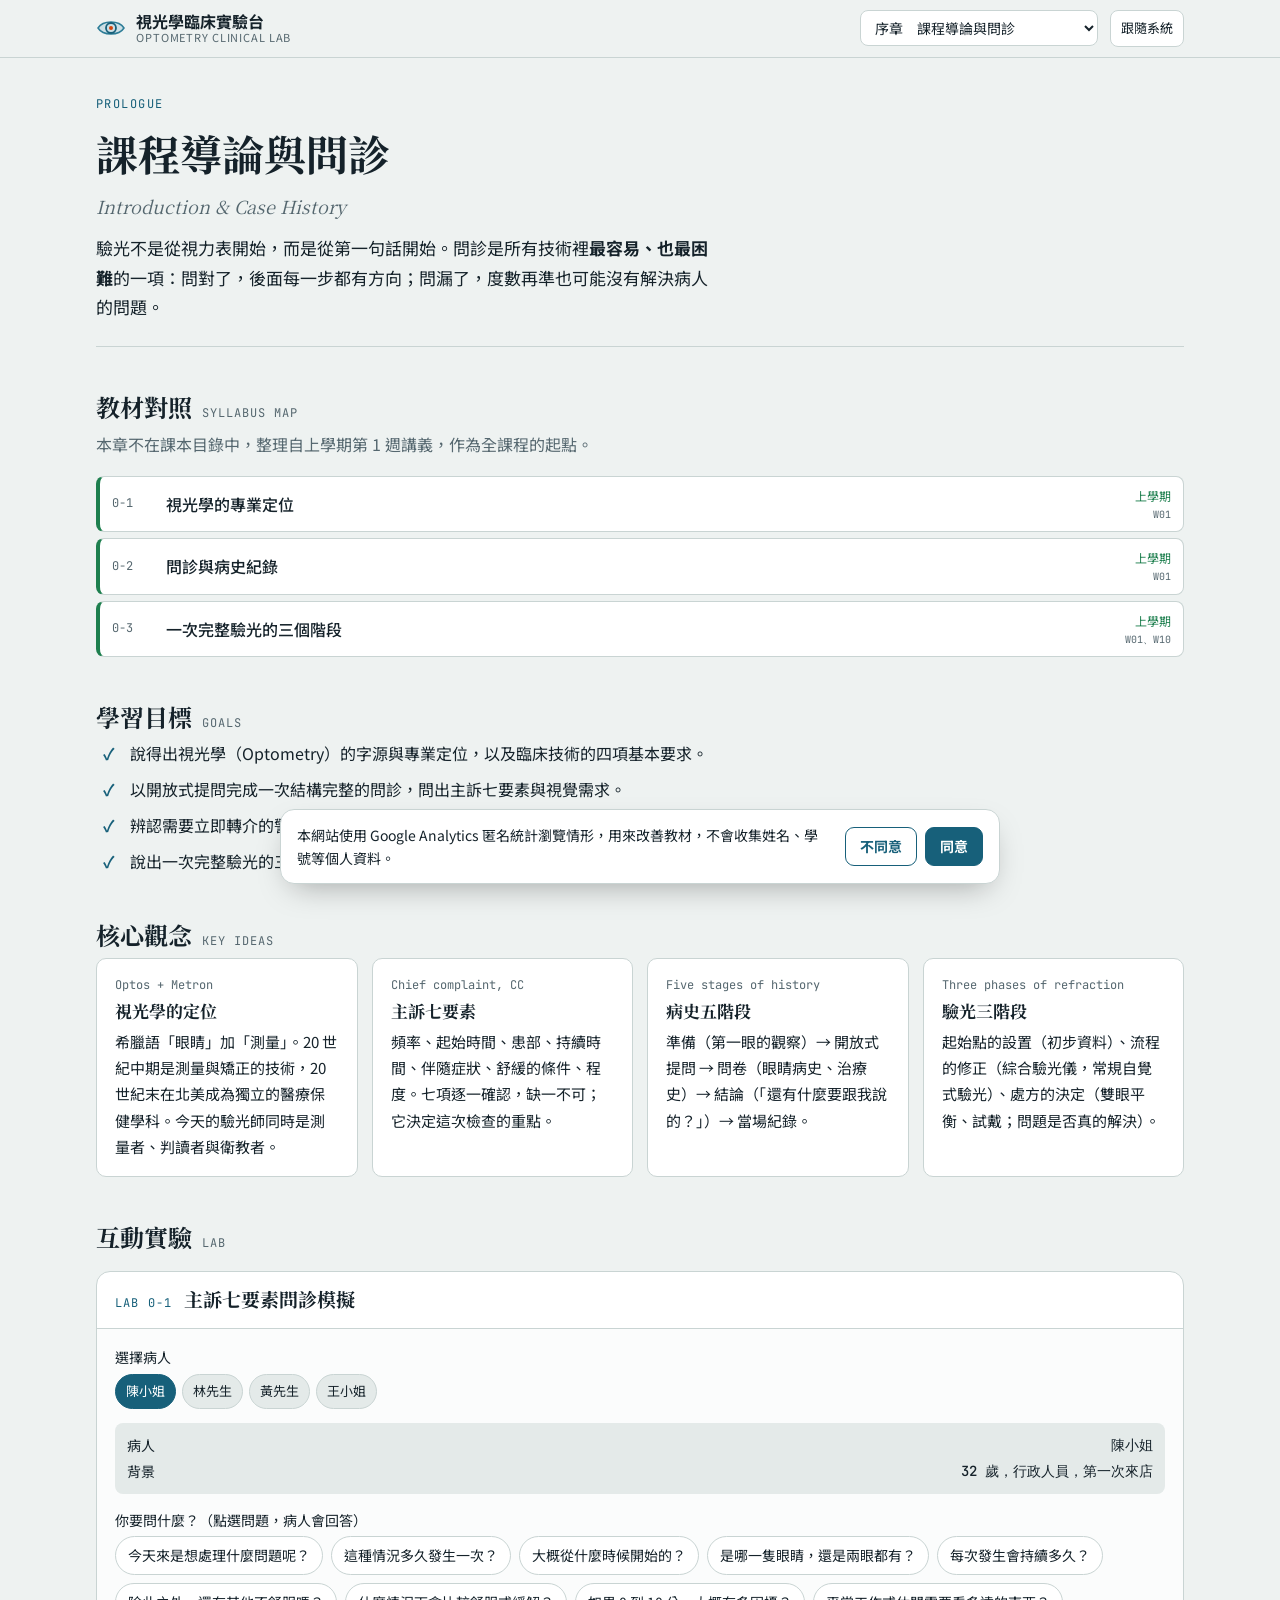
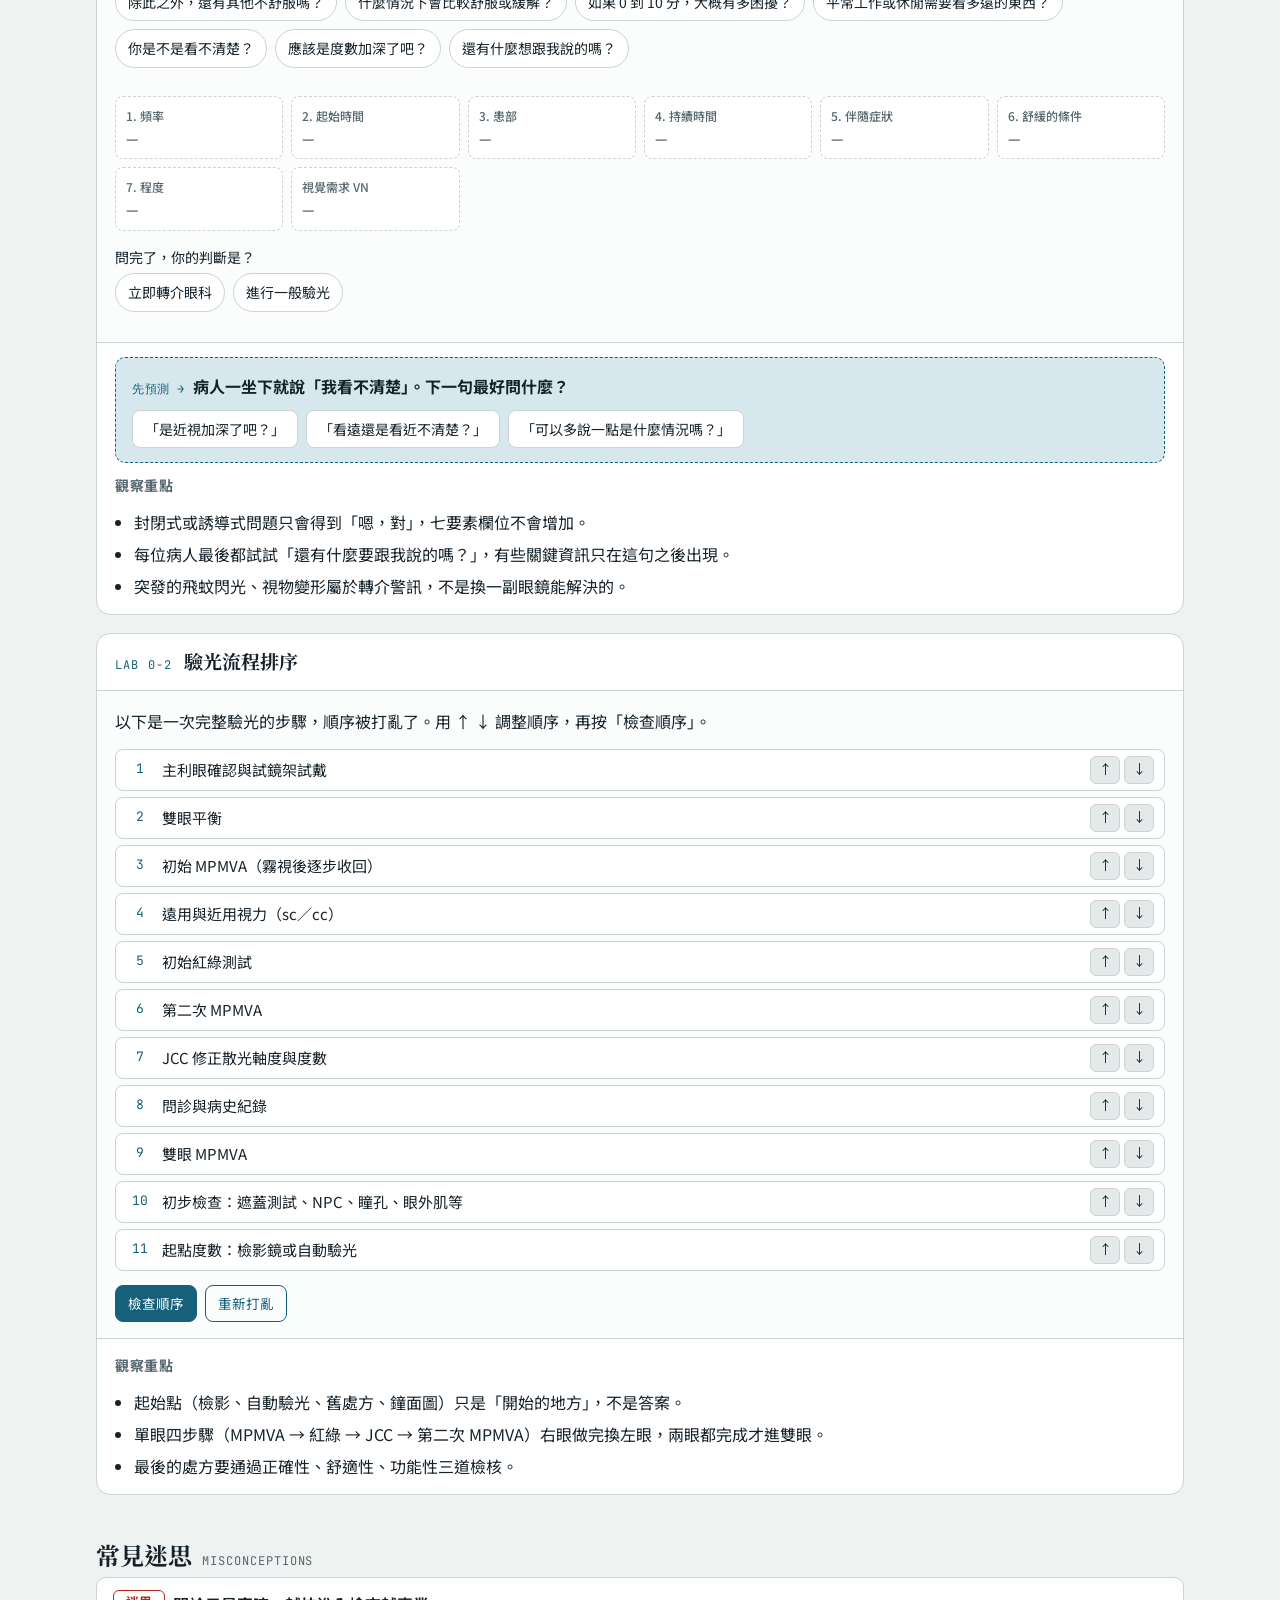
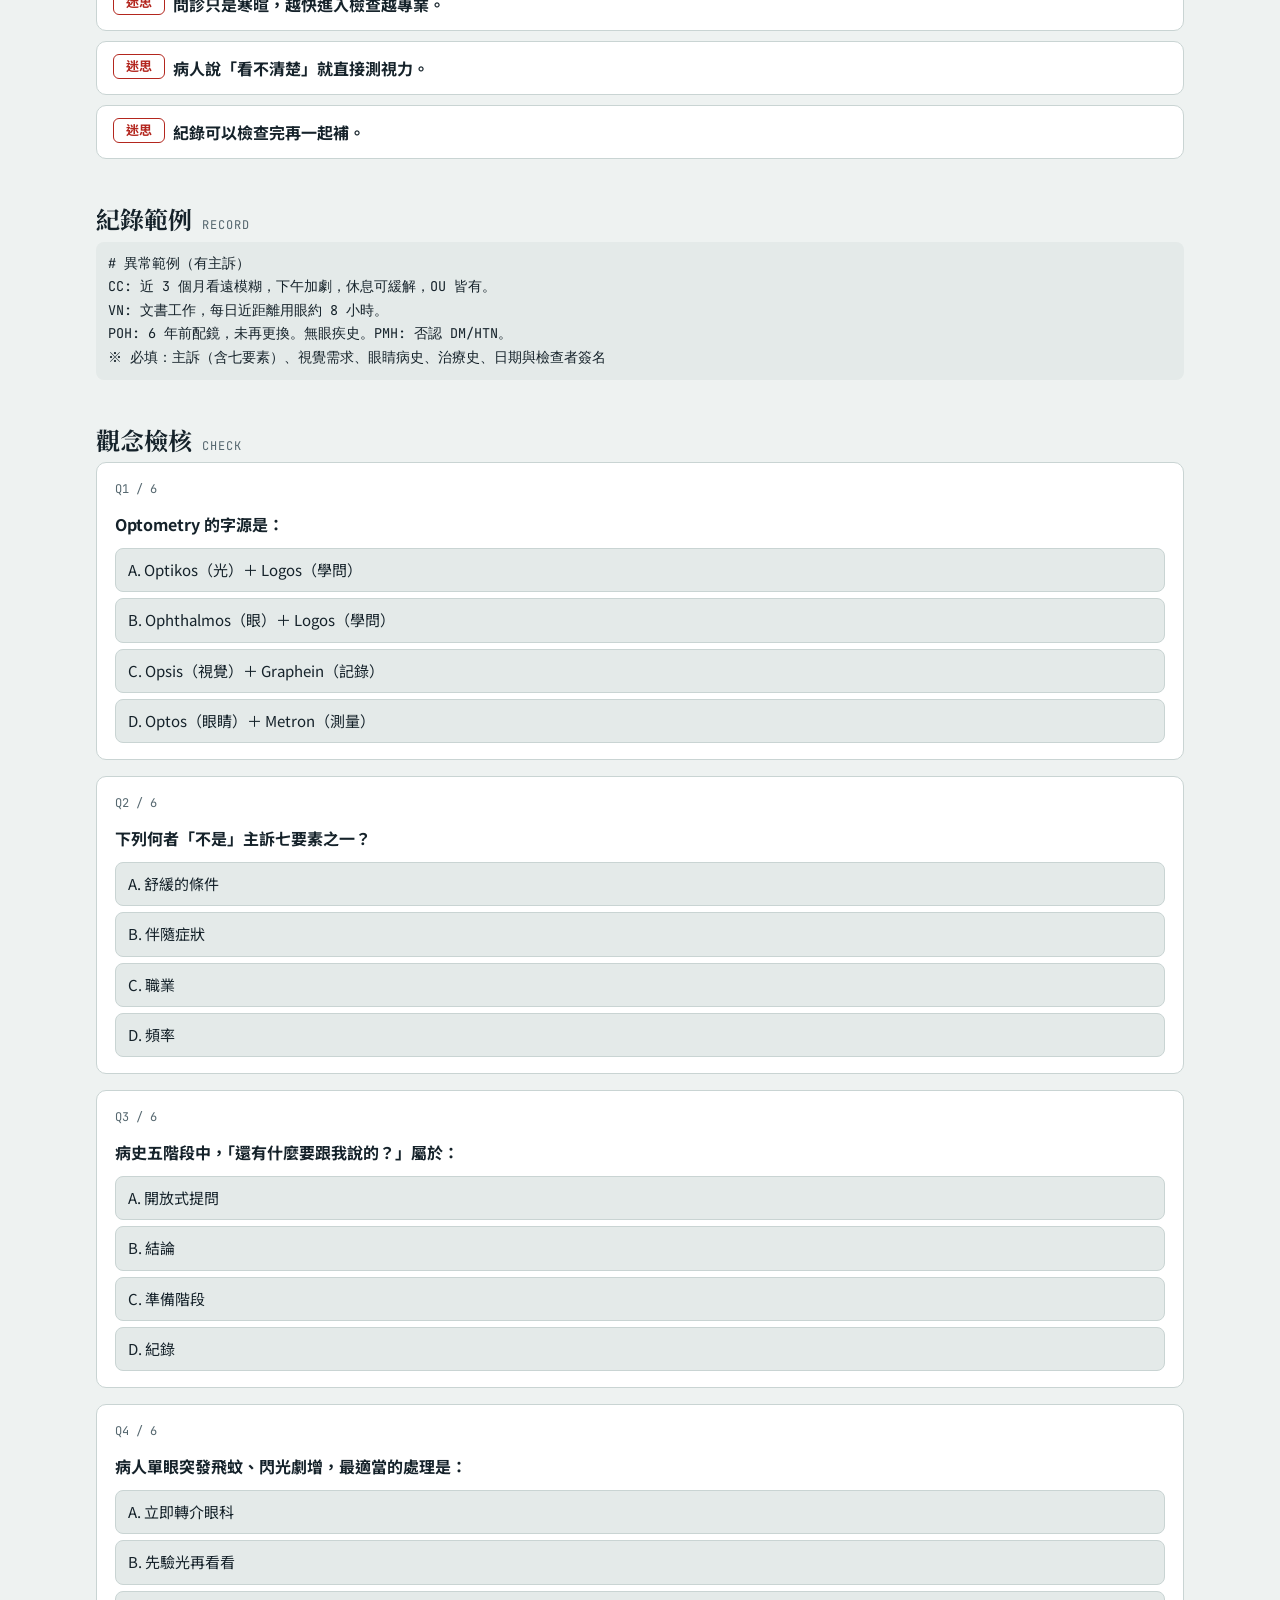
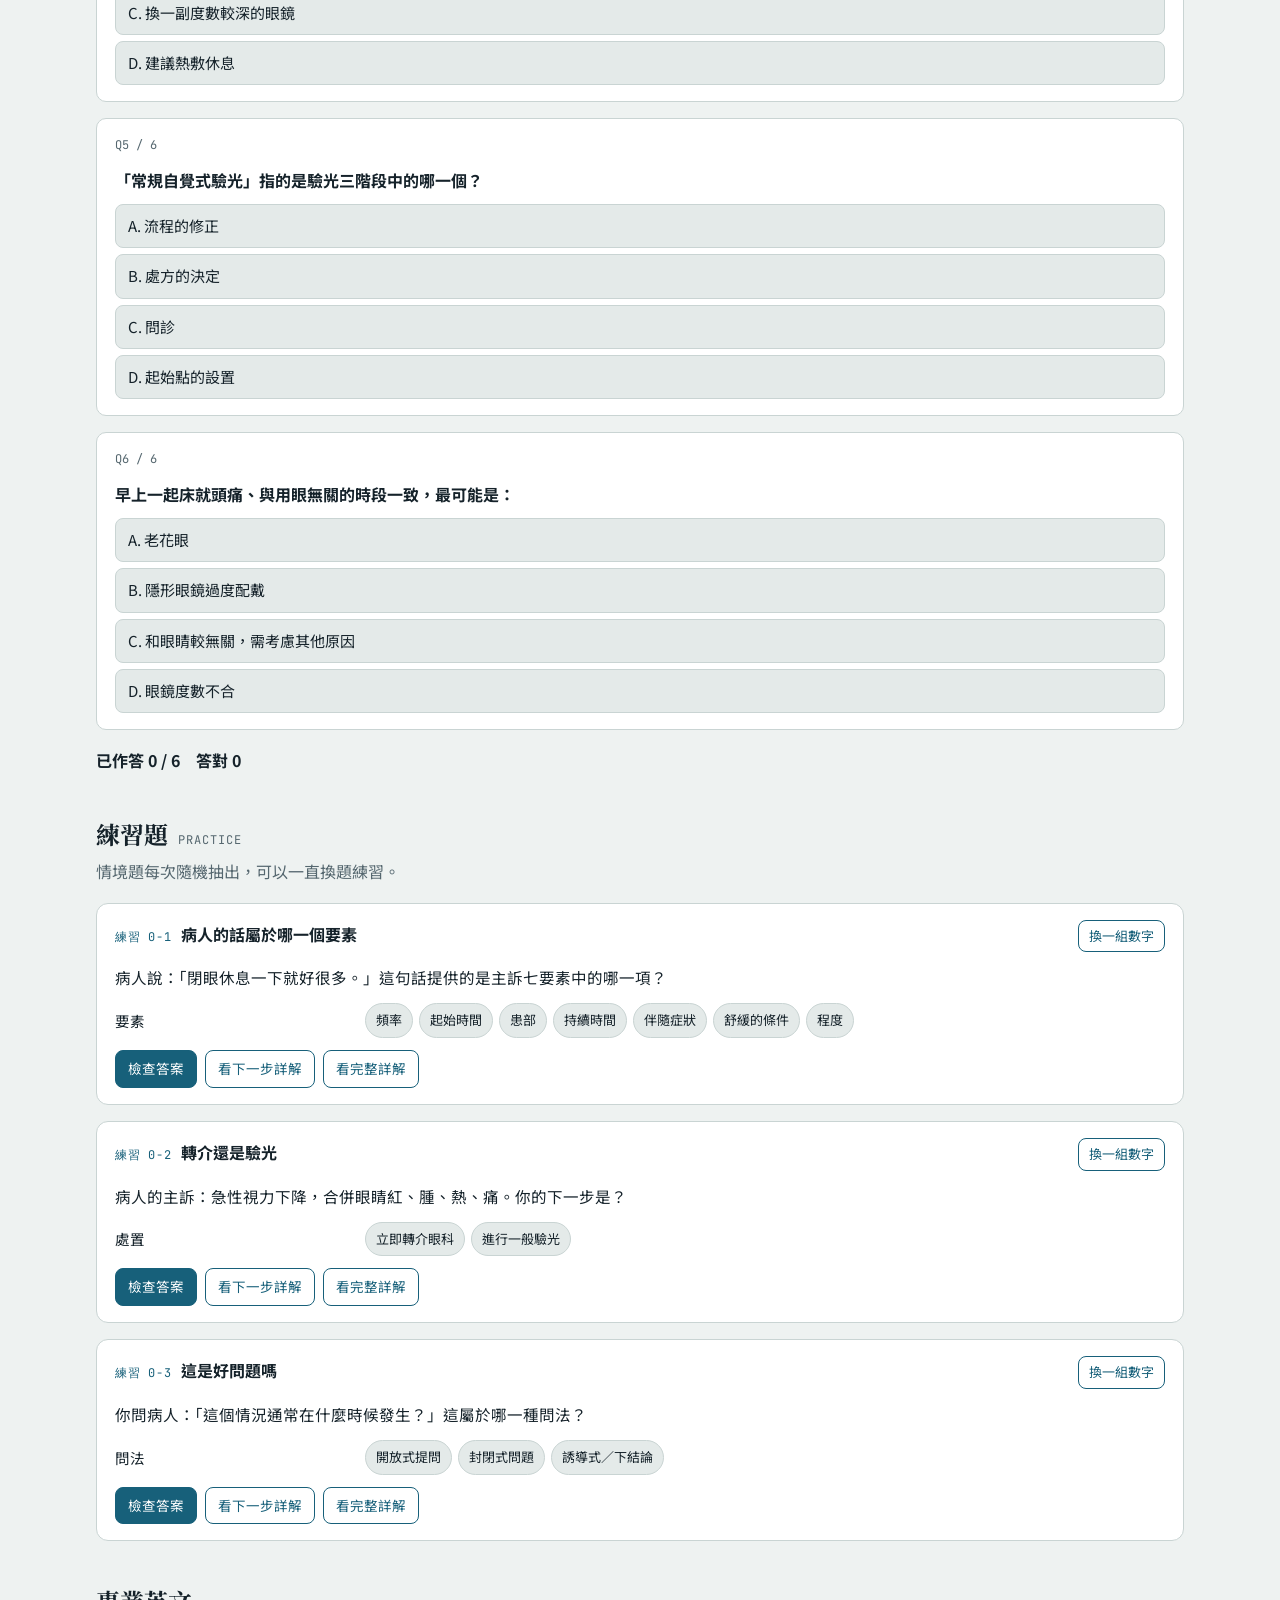
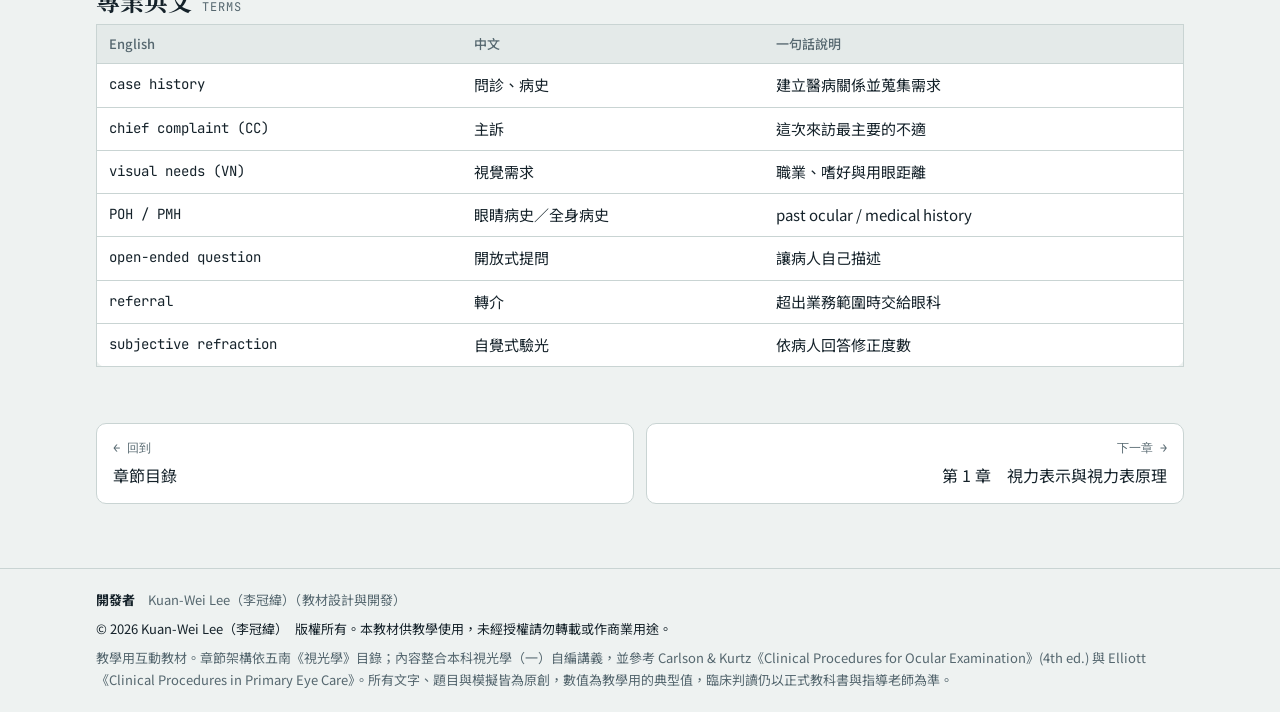
==== commit b3ab92cd: "Add files via upload" ====
--- a/ch00.html
+++ b/ch00.html
@@ -3,6 +3,7 @@
 <head>
 <meta charset="utf-8">
 <meta name="viewport" content="width=device-width, initial-scale=1, viewport-fit=cover">
+<script src="assets/analytics.js"></script>
 <title>序章 課程導論與問診｜視光學臨床實驗台</title>
 <link rel="preconnect" href="https://fonts.googleapis.com">
 <link rel="stylesheet" href="https://fonts.googleapis.com/css2?family=JetBrains+Mono:wght@400;500&family=Noto+Sans+TC:wght@400;500;700&family=Noto+Serif+TC:wght@600;700&display=swap">
--- a/assets/style.css
+++ b/assets/style.css
@@ -299,3 +299,14 @@
 .dialog .bubble small { display: block; }
 .lab-panel .dialog { max-height: 260px; overflow-y: auto; }
 .select, input.num { font: inherit; font-size: 14px; padding: 6px 10px; border-radius: 8px; border: 1px solid var(--line); background: var(--surface); color: var(--ink); width: 100%; }
+
+/* ---------- 模擬器入口卡（首頁、第 3 章） ---------- */
+.sim-link { display: grid; grid-template-columns: auto minmax(0, 1fr) auto; gap: 18px; align-items: center; margin-top: 18px; padding: 18px 22px; border-radius: 14px; border: 1px solid var(--accent); background: linear-gradient(120deg, var(--accent-soft), var(--surface) 70%); color: var(--ink); text-decoration: none; transition: transform .15s, box-shadow .15s; }
+.sim-link:hover { transform: translateY(-1px); box-shadow: 0 10px 24px -16px var(--accent); }
+.sim-ic { width: 60px; height: 60px; border-radius: 14px; display: grid; place-items: center; background: var(--surface); color: var(--accent); border: 1px solid var(--line); }
+.sim-txt { display: grid; gap: 4px; }
+.sim-txt small { font-family: var(--font-mono); font-size: 11px; letter-spacing: 0.1em; color: var(--accent); }
+.sim-txt b { font-family: var(--font-display); font-size: 20px; line-height: 1.35; }
+.sim-txt span { font-size: 14px; color: var(--muted); }
+.sim-go { font-weight: 700; color: var(--accent); white-space: nowrap; padding: 8px 14px; border: 1px solid var(--accent); border-radius: 10px; }
+@media (max-width: 640px) { .sim-link { grid-template-columns: auto minmax(0, 1fr); } .sim-go { grid-column: 1 / -1; justify-self: start; } .sim-ic { width: 48px; height: 48px; } }
